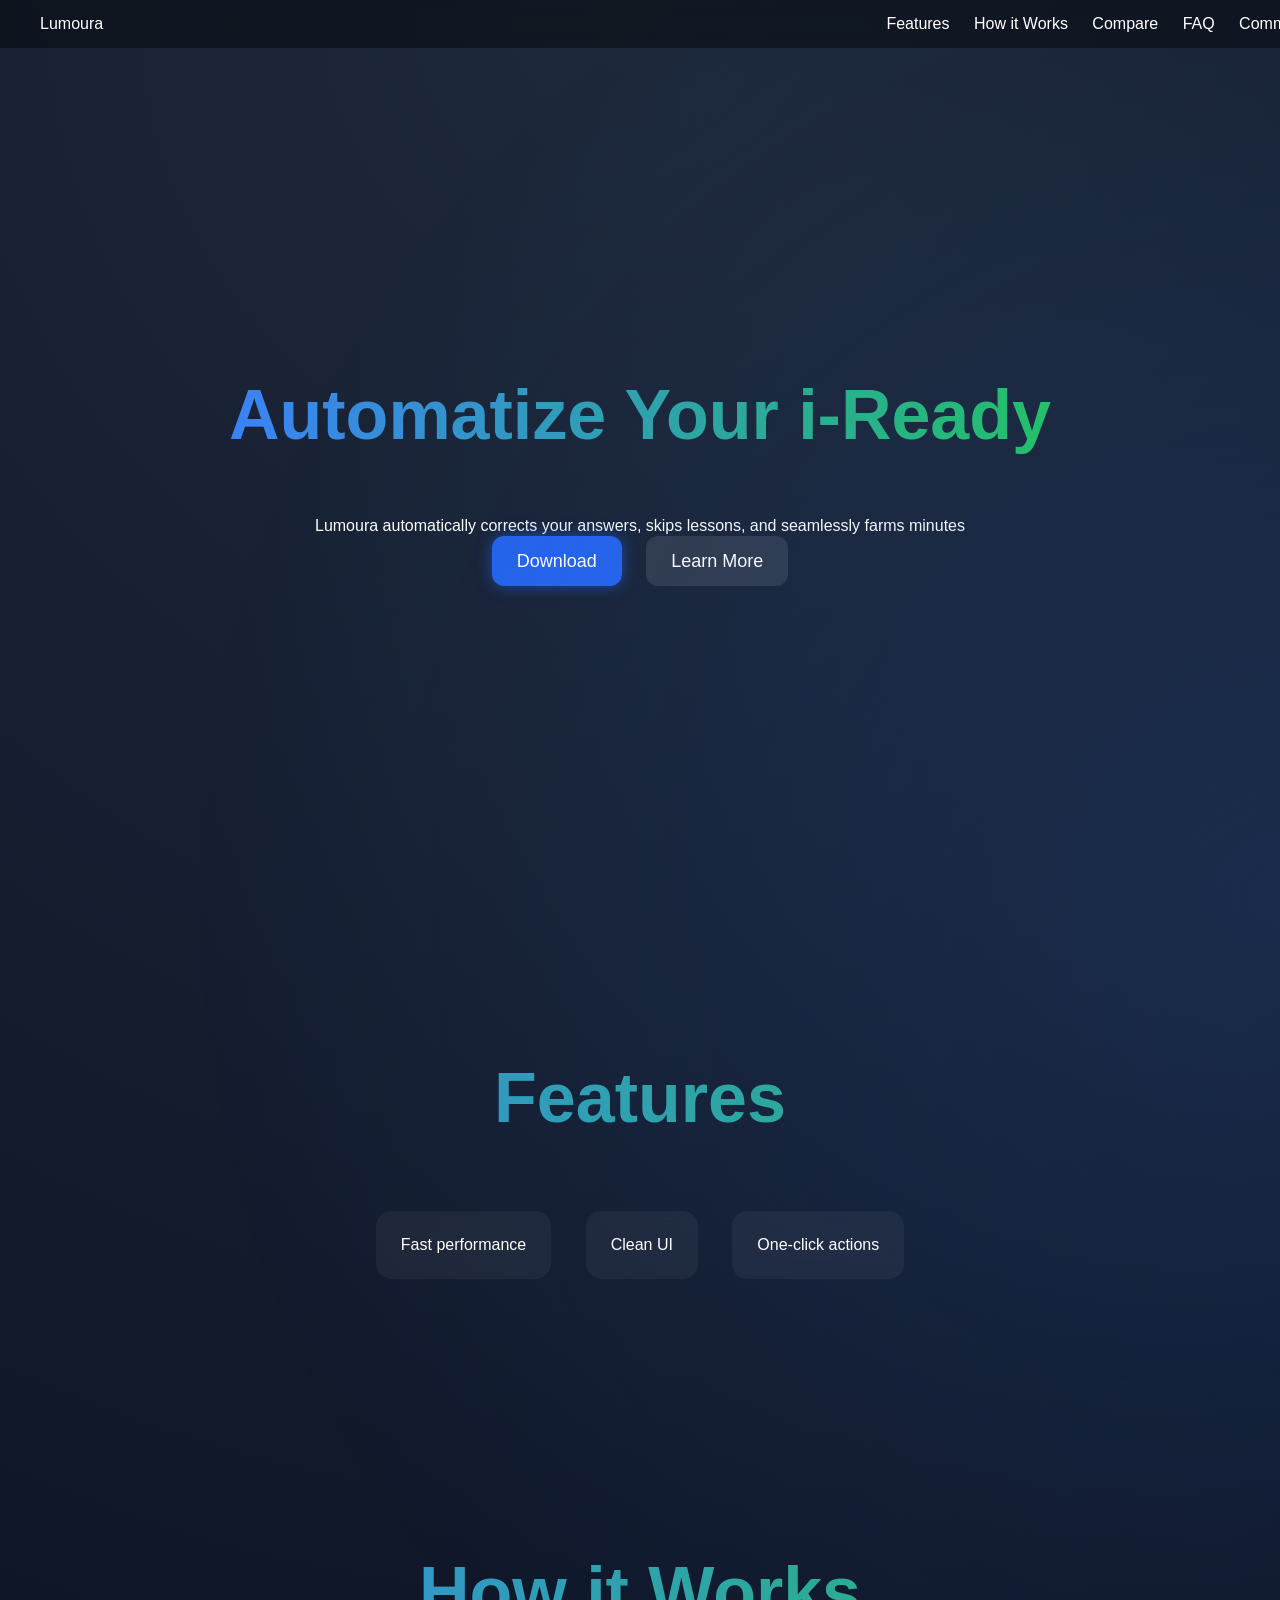
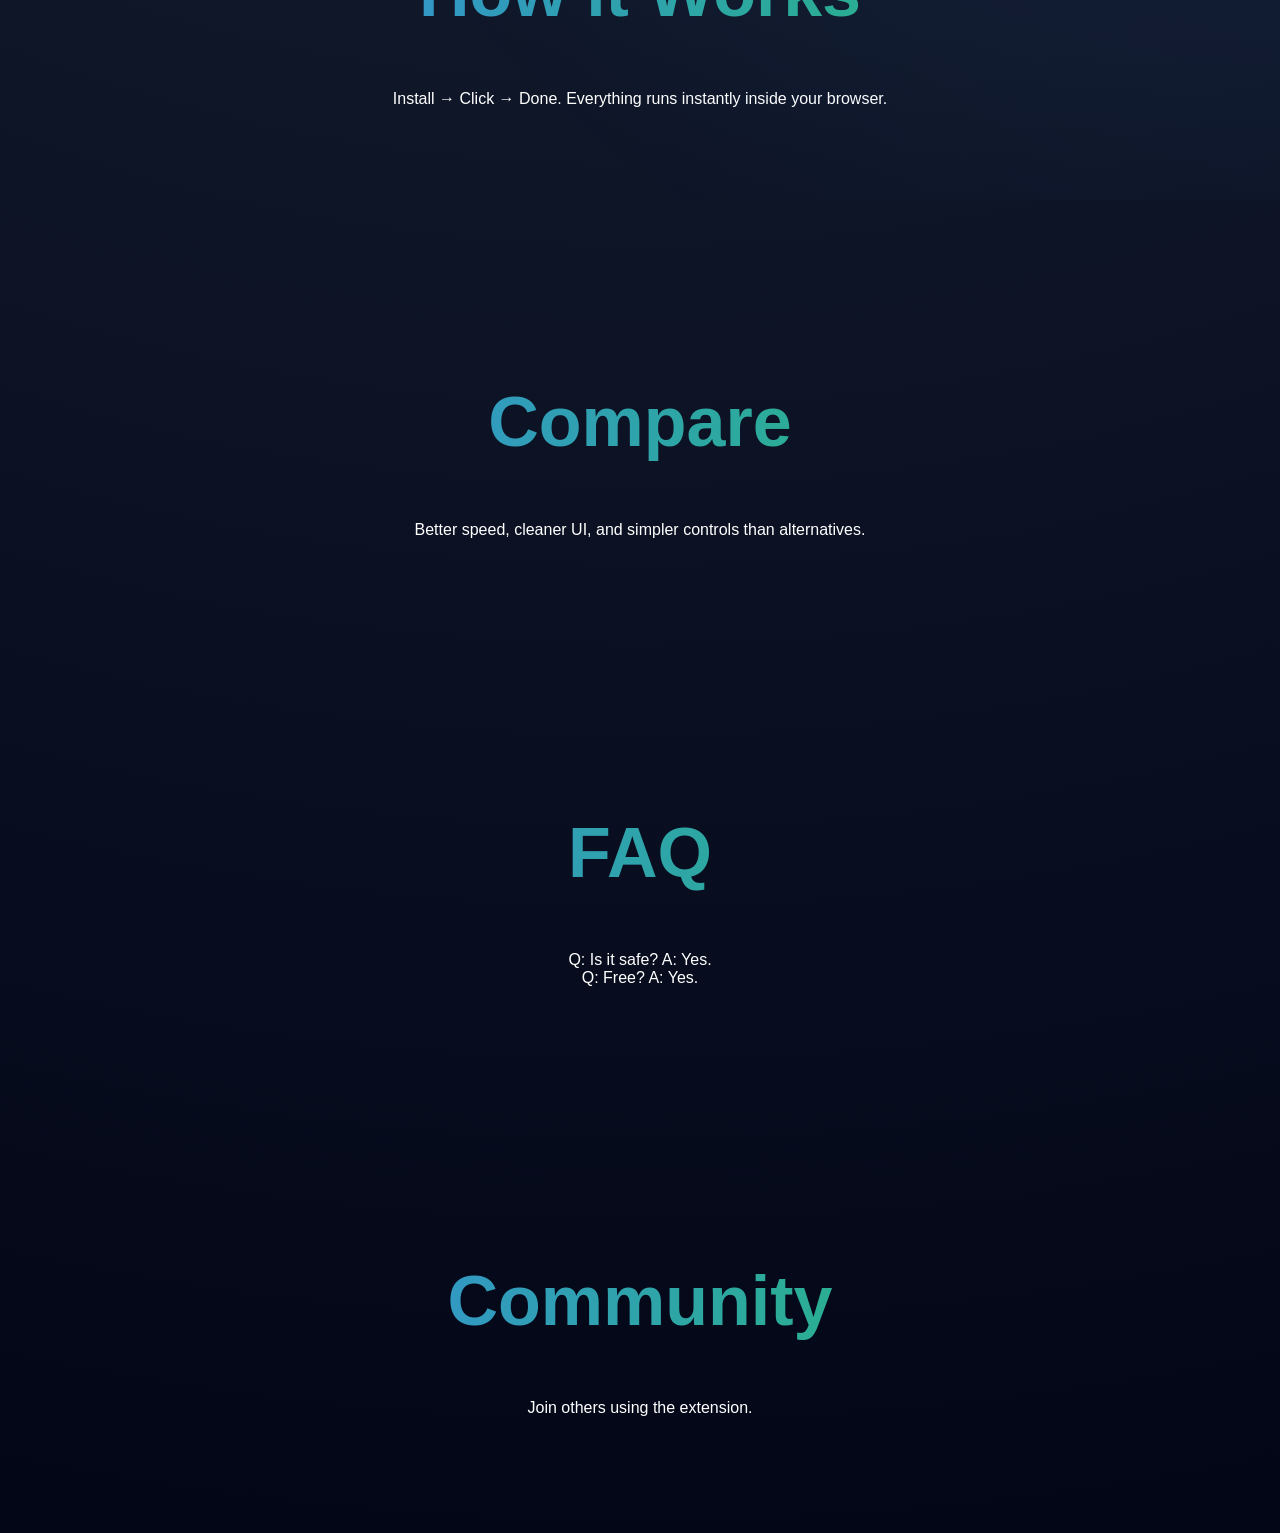
==== index.html @ e2a4bc41 "Update index.html" ====
<!DOCTYPE html>
<html lang="en">
<head>
<meta charset="UTF-8">
<meta name="viewport" content="width=device-width, initial-scale=1.0">
<title>Lumoura</title>
<link rel="stylesheet" href="style.css">
</head>

<body>

<!-- NAV -->
<div class="nav">
  <div class="logo">Lumoura</div>
  <div class="nav-links">
    <a href="#features">Features</a>
    <a href="#how">How it Works</a>
    <a href="#compare">Compare</a>
    <a href="#faq">FAQ</a>
    <a href="#community">Community</a>
  </div>
</div>

<!-- HERO -->
<div class="hero">
  <h1 class="gradient-text">Automatize Your i-Ready</h1>
  <p>Lumoura automatically corrects your answers, skips lessons, and seamlessly farms minutes</p>

  <div class="buttons">
    <a href="install" class="btn glow">Download</a>
    <a href="help" class="btn secondary">Learn More</a>
  </div>
</div>

<!-- FEATURES -->
<div id="features" class="section">
  <h2 class="gradient-text">Features</h2>

  <div class="card">Fast performance</div>
  <div class="card">Clean UI</div>
  <div class="card">One-click actions</div>
</div>

<!-- HOW -->
<div id="how" class="section">
  <h2 class="gradient-text">How it Works</h2>
  <p>Install → Click → Done. Everything runs instantly inside your browser.</p>
</div>

<!-- COMPARE -->
<div id="compare" class="section">
  <h2 class="gradient-text">Compare</h2>
  <p>Better speed, cleaner UI, and simpler controls than alternatives.</p>
</div>

<!-- FAQ -->
<div id="faq" class="section">
  <h2 class="gradient-text">FAQ</h2>
  <p>Q: Is it safe? A: Yes.<br>Q: Free? A: Yes.</p>
</div>

<!-- COMMUNITY -->
<div id="community" class="section">
  <h2 class="gradient-text">Community</h2>
  <p>Join others using the extension.</p>
</div>

</body>
</html>
---- style.css ----
body {
  margin: 0;
  font-family: Arial, sans-serif;
  color: white;
  background: radial-gradient(circle at top, #1e293b, #020617);
  overflow-x: hidden;
}

/* animated background */
body::before {
  content: "";
  position: fixed;
  width: 200%;
  height: 200%;
  background: radial-gradient(circle, rgba(59,130,246,0.15), transparent 70%);
  animation: moveBg 20s linear infinite;
}

@keyframes moveBg {
  0% { transform: translate(0,0); }
  50% { transform: translate(-25%, -25%); }
  100% { transform: translate(0,0); }
}

/* NAV */
.nav {
  position: fixed;
  top: 0;
  width: 100%;
  padding: 15px 40px;
  display: flex;
  justify-content: space-between;
  background: rgba(0,0,0,0.4);
  backdrop-filter: blur(12px);
  z-index: 1000;
}

.nav-links a {
  margin-left: 20px;
  text-decoration: none;
  color: white;
  transition: 0.2s;
}

.nav-links a:hover {
  color: #60a5fa;
}

/* HERO */
.hero {
  height: 100vh;
  display: flex;
  flex-direction: column;
  justify-content: center;
  align-items: center;
  text-align: center;
}

.gradient-text {
  font-size: 70px;
  background: linear-gradient(90deg, #3b82f6, #22c55e);
  -webkit-background-clip: text;
  -webkit-text-fill-color: transparent;
}

/* BUTTONS */
.btn {
  padding: 15px 25px;
  margin: 10px;
  border-radius: 12px;
  text-decoration: none;
  color: white;
  font-size: 18px;
  transition: 0.3s;
}

.glow {
  background: #2563eb;
  box-shadow: 0 0 15px rgba(37,99,235,0.6);
}

.glow:hover {
  box-shadow: 0 0 25px rgba(37,99,235,1);
  transform: scale(1.05);
}

.secondary {
  background: rgba(255,255,255,0.1);
}

/* SECTIONS */
.section {
  padding: 100px 20px;
  text-align: center;
}

.card {
  display: inline-block;
  padding: 25px;
  margin: 15px;
  background: rgba(255,255,255,0.05);
  border-radius: 15px;
  backdrop-filter: blur(10px);
  transition: 0.3s;
}

.card:hover {
  transform: translateY(-5px);
  box-shadow: 0 0 20px rgba(59,130,246,0.4);
}
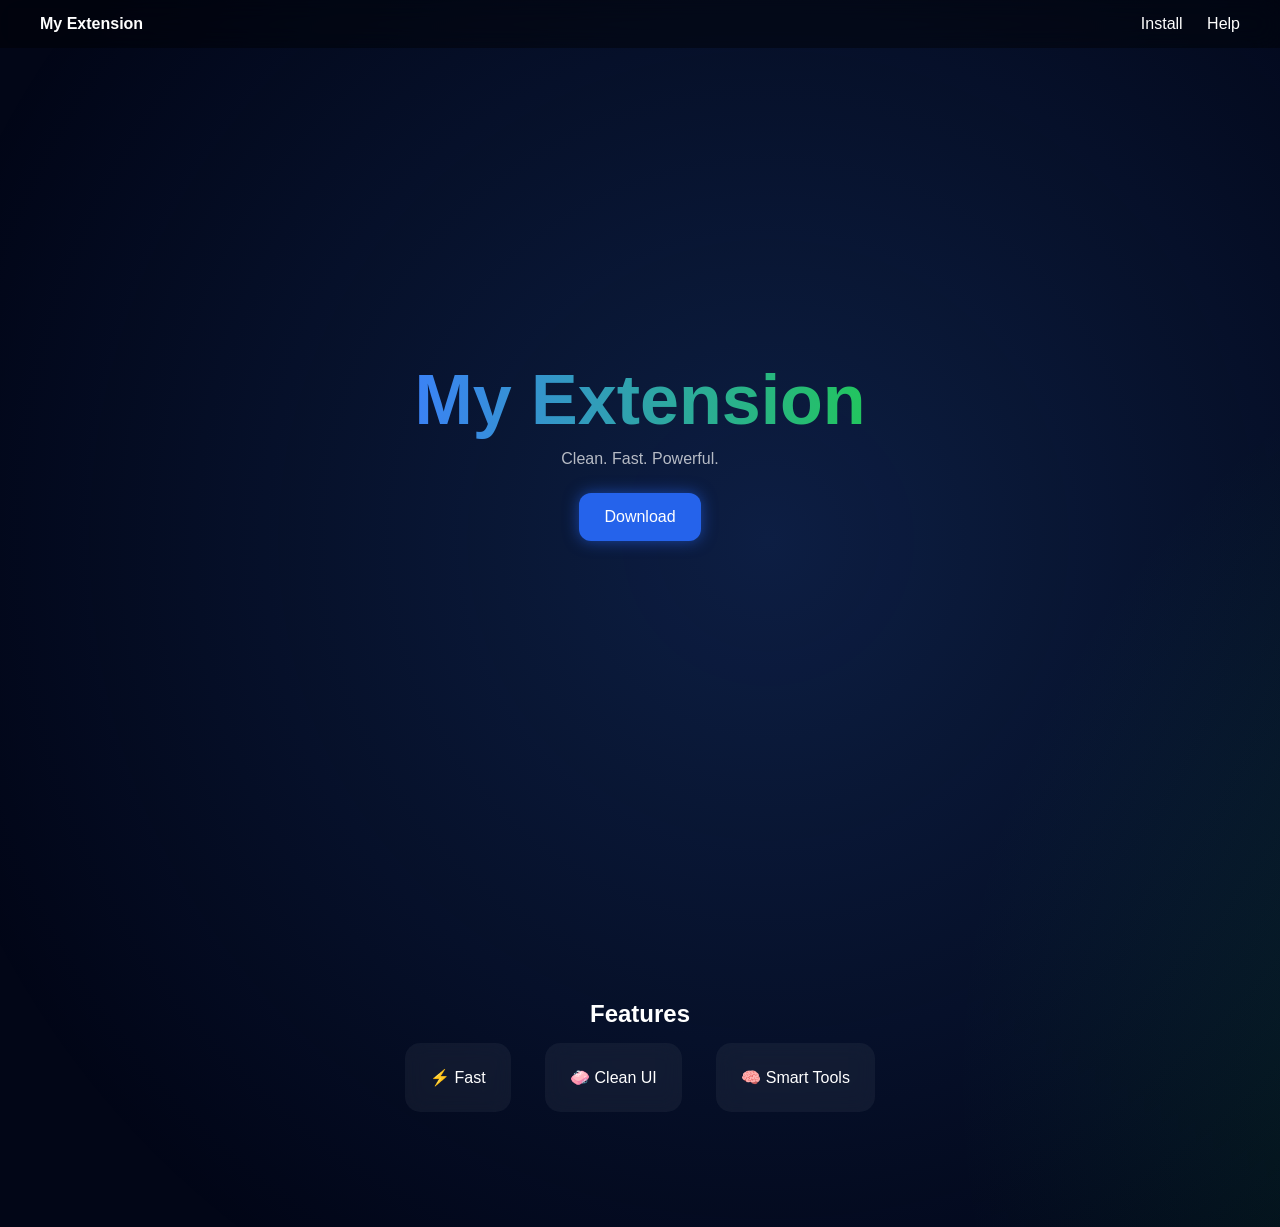
==== commit 0c8de070: "Update index.html" ====
--- a/index.html
+++ b/index.html
@@ -3,66 +3,37 @@
 <head>
 <meta charset="UTF-8">
 <meta name="viewport" content="width=device-width, initial-scale=1.0">
-<title>Lumoura</title>
+<title>My Extension</title>
 <link rel="stylesheet" href="style.css">
 </head>
 
 <body>
 
+<div class="bg"></div>
+
 <!-- NAV -->
 <div class="nav">
-  <div class="logo">Lumoura</div>
-  <div class="nav-links">
-    <a href="#features">Features</a>
-    <a href="#how">How it Works</a>
-    <a href="#compare">Compare</a>
-    <a href="#faq">FAQ</a>
-    <a href="#community">Community</a>
+  <div><b>My Extension</b></div>
+  <div>
+    <a href="install.html">Install</a>
+    <a href="help.html">Help</a>
   </div>
 </div>
 
 <!-- HERO -->
 <div class="hero">
-  <h1 class="gradient-text">Automatize Your i-Ready</h1>
-  <p>Lumoura automatically corrects your answers, skips lessons, and seamlessly farms minutes</p>
-
-  <div class="buttons">
-    <a href="install" class="btn glow">Download</a>
-    <a href="help" class="btn secondary">Learn More</a>
-  </div>
+  <h1 class="title">My Extension</h1>
+  <p class="subtitle">Clean. Fast. Powerful.</p>
+  <a href="install.html" class="btn">Download</a>
 </div>
 
 <!-- FEATURES -->
-<div id="features" class="section">
-  <h2 class="gradient-text">Features</h2>
+<div class="section">
+  <h2>Features</h2>
 
-  <div class="card">Fast performance</div>
-  <div class="card">Clean UI</div>
-  <div class="card">One-click actions</div>
-</div>
-
-<!-- HOW -->
-<div id="how" class="section">
-  <h2 class="gradient-text">How it Works</h2>
-  <p>Install → Click → Done. Everything runs instantly inside your browser.</p>
-</div>
-
-<!-- COMPARE -->
-<div id="compare" class="section">
-  <h2 class="gradient-text">Compare</h2>
-  <p>Better speed, cleaner UI, and simpler controls than alternatives.</p>
-</div>
-
-<!-- FAQ -->
-<div id="faq" class="section">
-  <h2 class="gradient-text">FAQ</h2>
-  <p>Q: Is it safe? A: Yes.<br>Q: Free? A: Yes.</p>
-</div>
-
-<!-- COMMUNITY -->
-<div id="community" class="section">
-  <h2 class="gradient-text">Community</h2>
-  <p>Join others using the extension.</p>
+  <div class="card">⚡ Fast</div>
+  <div class="card">🧼 Clean UI</div>
+  <div class="card">🧠 Smart Tools</div>
 </div>
 
 </body>
--- a/style.css
+++ b/style.css
@@ -1,32 +1,39 @@
+/* RESET */
+* {
+  margin: 0;
+  padding: 0;
+  box-sizing: border-box;
+}
+
 body {
-  margin: 0;
   font-family: Arial, sans-serif;
+  background: #020617;
   color: white;
-  background: radial-gradient(circle at top, #1e293b, #020617);
   overflow-x: hidden;
 }
 
-/* animated background */
-body::before {
-  content: "";
+/* ===== BACKGROUND GLOW ===== */
+.bg {
   position: fixed;
   width: 200%;
   height: 200%;
-  background: radial-gradient(circle, rgba(59,130,246,0.15), transparent 70%);
-  animation: moveBg 20s linear infinite;
+  background: radial-gradient(circle at 30% 30%, rgba(59,130,246,0.2), transparent 40%),
+              radial-gradient(circle at 70% 60%, rgba(34,197,94,0.2), transparent 40%);
+  animation: move 15s infinite linear;
+  z-index: -1;
 }
 
-@keyframes moveBg {
+@keyframes move {
   0% { transform: translate(0,0); }
-  50% { transform: translate(-25%, -25%); }
+  50% { transform: translate(-20%, -10%); }
   100% { transform: translate(0,0); }
 }
 
-/* NAV */
+/* ===== NAV ===== */
 .nav {
   position: fixed;
+  width: 100%;
   top: 0;
-  width: 100%;
   padding: 15px 40px;
   display: flex;
   justify-content: space-between;
@@ -35,60 +42,57 @@
   z-index: 1000;
 }
 
-.nav-links a {
+.nav a {
   margin-left: 20px;
   text-decoration: none;
   color: white;
   transition: 0.2s;
 }
 
-.nav-links a:hover {
+.nav a:hover {
   color: #60a5fa;
 }
 
-/* HERO */
+/* ===== HERO ===== */
 .hero {
   height: 100vh;
   display: flex;
-  flex-direction: column;
   justify-content: center;
   align-items: center;
+  flex-direction: column;
   text-align: center;
 }
 
-.gradient-text {
+.title {
   font-size: 70px;
   background: linear-gradient(90deg, #3b82f6, #22c55e);
   -webkit-background-clip: text;
   -webkit-text-fill-color: transparent;
 }
 
-/* BUTTONS */
+.subtitle {
+  opacity: 0.7;
+  margin-top: 10px;
+}
+
+/* ===== BUTTONS ===== */
 .btn {
+  margin-top: 25px;
   padding: 15px 25px;
-  margin: 10px;
   border-radius: 12px;
   text-decoration: none;
   color: white;
-  font-size: 18px;
+  background: #2563eb;
+  box-shadow: 0 0 15px rgba(37,99,235,0.6);
   transition: 0.3s;
 }
 
-.glow {
-  background: #2563eb;
-  box-shadow: 0 0 15px rgba(37,99,235,0.6);
+.btn:hover {
+  transform: scale(1.05);
+  box-shadow: 0 0 25px rgba(37,99,235,1);
 }
 
-.glow:hover {
-  box-shadow: 0 0 25px rgba(37,99,235,1);
-  transform: scale(1.05);
-}
-
-.secondary {
-  background: rgba(255,255,255,0.1);
-}
-
-/* SECTIONS */
+/* ===== SECTION ===== */
 .section {
   padding: 100px 20px;
   text-align: center;
@@ -96,10 +100,10 @@
 
 .card {
   display: inline-block;
+  margin: 15px;
   padding: 25px;
-  margin: 15px;
+  border-radius: 15px;
   background: rgba(255,255,255,0.05);
-  border-radius: 15px;
   backdrop-filter: blur(10px);
   transition: 0.3s;
 }
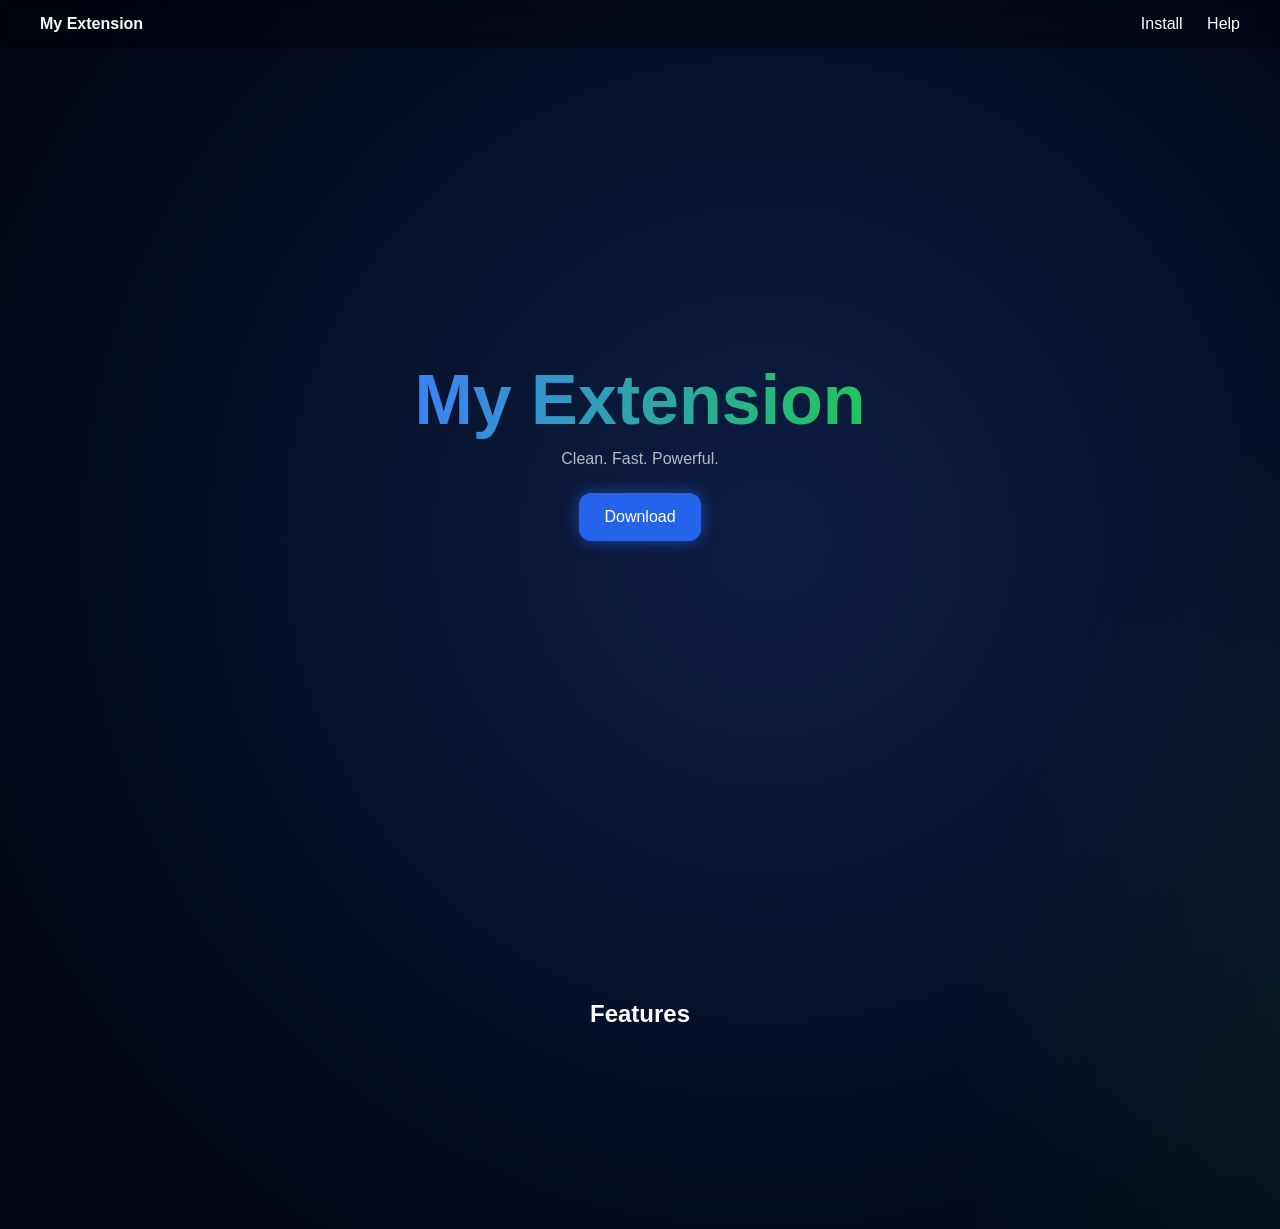
==== commit c43eb20d: "Update index.html" ====
--- a/index.html
+++ b/index.html
@@ -6,6 +6,18 @@
 <title>My Extension</title>
 <link rel="stylesheet" href="style.css">
 </head>
+
+<script>
+const observer = new IntersectionObserver(entries => {
+  entries.forEach(entry => {
+    if (entry.isIntersecting) {
+      entry.target.classList.add("fade-in");
+    }
+  });
+});
+
+document.querySelectorAll(".card").forEach(el => observer.observe(el));
+</script>
 
 <body>
 
--- a/style.css
+++ b/style.css
@@ -102,13 +102,27 @@
   display: inline-block;
   margin: 15px;
   padding: 25px;
-  border-radius: 15px;
-  background: rgba(255,255,255,0.05);
-  backdrop-filter: blur(10px);
-  transition: 0.3s;
+  border-radius: 16px;
+
+  background: rgba(255,255,255,0.06);
+  border: 1px solid rgba(255,255,255,0.15);
+  backdrop-filter: blur(14px);
+  -webkit-backdrop-filter: blur(14px);
+
+  box-shadow: 0 0 20px rgba(0,0,0,0.3);
+
+  transition: 0.4s;
+  opacity: 0;
+  transform: translateY(40px);
 }
 
 .card:hover {
-  transform: translateY(-5px);
-  box-shadow: 0 0 20px rgba(59,130,246,0.4);
+  transform: translateY(-8px) scale(1.02);
+  box-shadow: 0 0 25px rgba(59,130,246,0.5);
 }
+
+.fade-in {
+  opacity: 1 !important;
+  transform: translateY(0) !important;
+  transition: all 0.8s ease;
+}
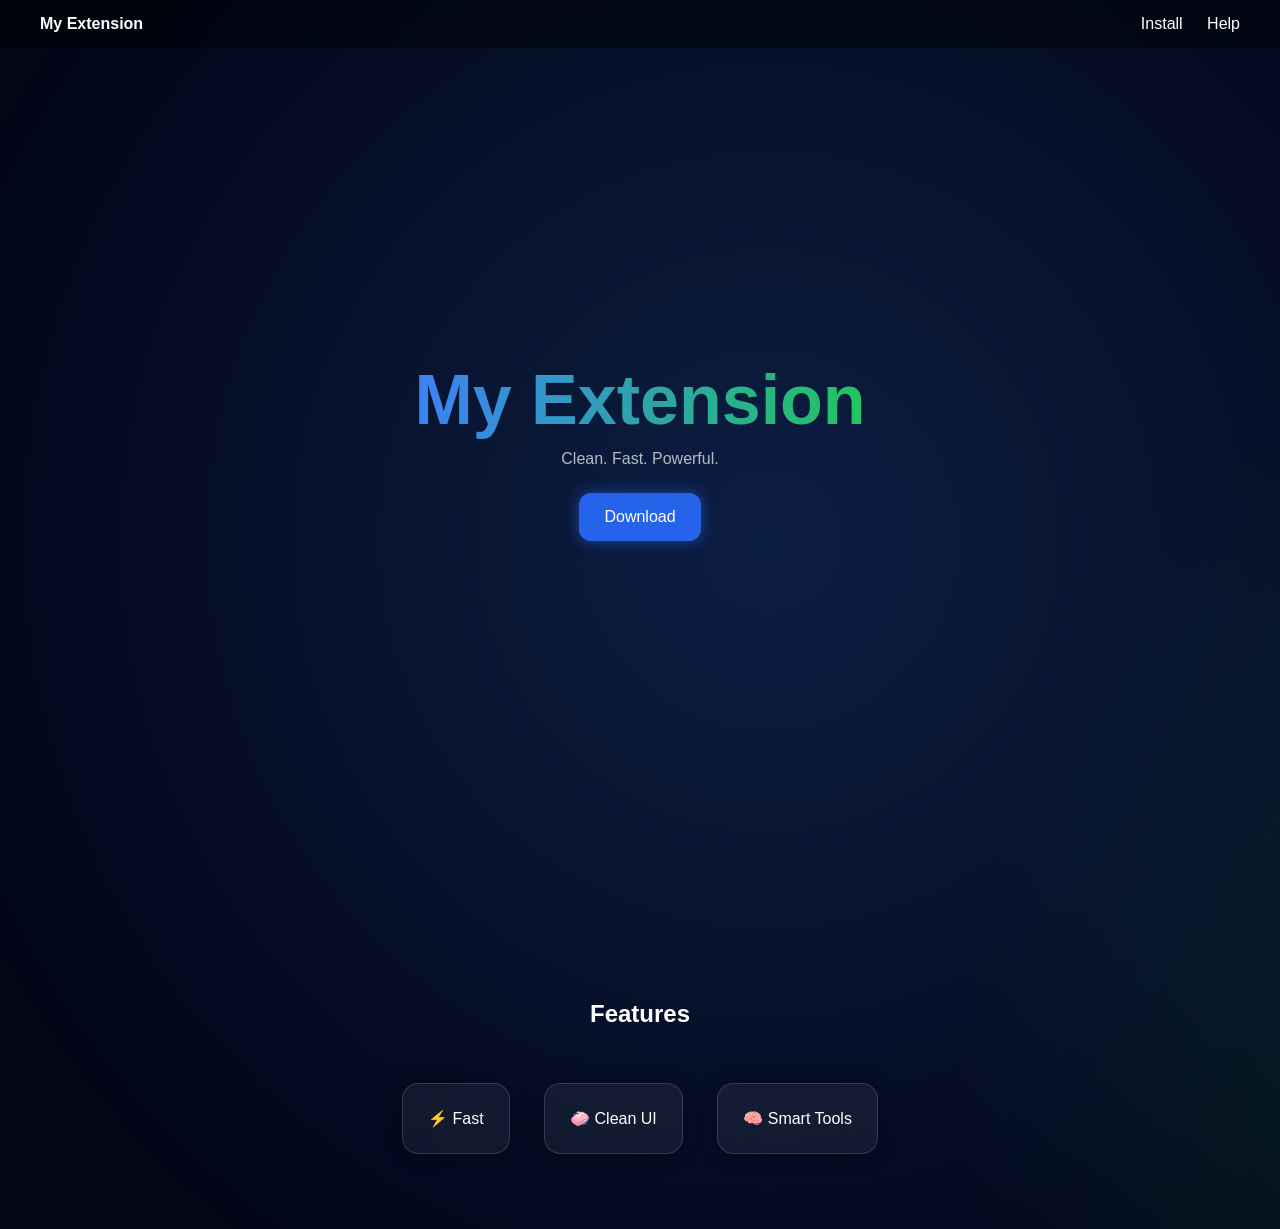
==== commit 42f31a5d: "Update index.html" ====
--- a/index.html
+++ b/index.html
@@ -3,7 +3,7 @@
 <head>
 <meta charset="UTF-8">
 <meta name="viewport" content="width=device-width, initial-scale=1.0">
-<title>My Extension</title>
+<title>Lumoura | Home</title>
 <link rel="stylesheet" href="style.css">
 </head>
 
@@ -14,11 +14,12 @@
       entry.target.classList.add("fade-in");
     }
   });
+}, { threshold: 0.1 });
+
+document.querySelectorAll(".card, .section").forEach(el => {
+  observer.observe(el);
 });
-
-document.querySelectorAll(".card").forEach(el => observer.observe(el));
 </script>
-
 <body>
 
 <div class="bg"></div>
--- a/style.css
+++ b/style.css
@@ -112,7 +112,6 @@
   box-shadow: 0 0 20px rgba(0,0,0,0.3);
 
   transition: 0.4s;
-  opacity: 0;
   transform: translateY(40px);
 }
 
@@ -126,3 +125,80 @@
   transform: translateY(0) !important;
   transition: all 0.8s ease;
 }
+
+.step {
+  display: flex;
+  align-items: center;
+  gap: 40px;
+
+  margin: 60px auto;
+  max-width: 1000px;
+  padding: 40px;
+  border-radius: 20px;
+
+  background: rgba(255,255,255,0.05);
+  backdrop-filter: blur(12px);
+  position: relative;
+}
+
+/* alternating */
+.step.reverse {
+  flex-direction: row-reverse;
+  text-align: center;
+}
+
+/* glowing step numbers */
+.step-number {
+  min-width: 70px;
+  height: 70px;
+  font-size: 24px;
+  display: flex;
+  align-items: center;
+  justify-content: center;
+  border-radius: 50%;
+  font-weight: bold;
+  background: #2563eb;
+  box-shadow: 0 0 20px rgba(37,99,235,0.8);
+  z-index: 2;
+  flex-shrink: 0;
+}
+
+/* larger images */
+.step img {
+  width: 350px;
+  border-radius: 15px;
+  flex-shrink: 0;
+}
+
+/* text container */
+.step div:nth-child(3) {
+  max-width: 400px;
+}
+
+/* mobile */
+@media (max-width: 800px) {
+  .step, .step.reverse {
+    flex-direction: column;
+    text-align: center;
+  }
+
+  .step img {
+    width: 80%;
+  }
+
+  .step-number {
+    margin-bottom: 20px;
+  }
+
+  .step:hover {
+  transform: translateY(-8px) scale(1.02);
+  box-shadow: 0 0 25px rgba(59,130,246,0.4);
+}
+
+.step img {
+  width: 665px;
+  height: 305px;
+  object-fit: cover;
+  border-radius: 15px;
+  flex-shrink: 0;
+}
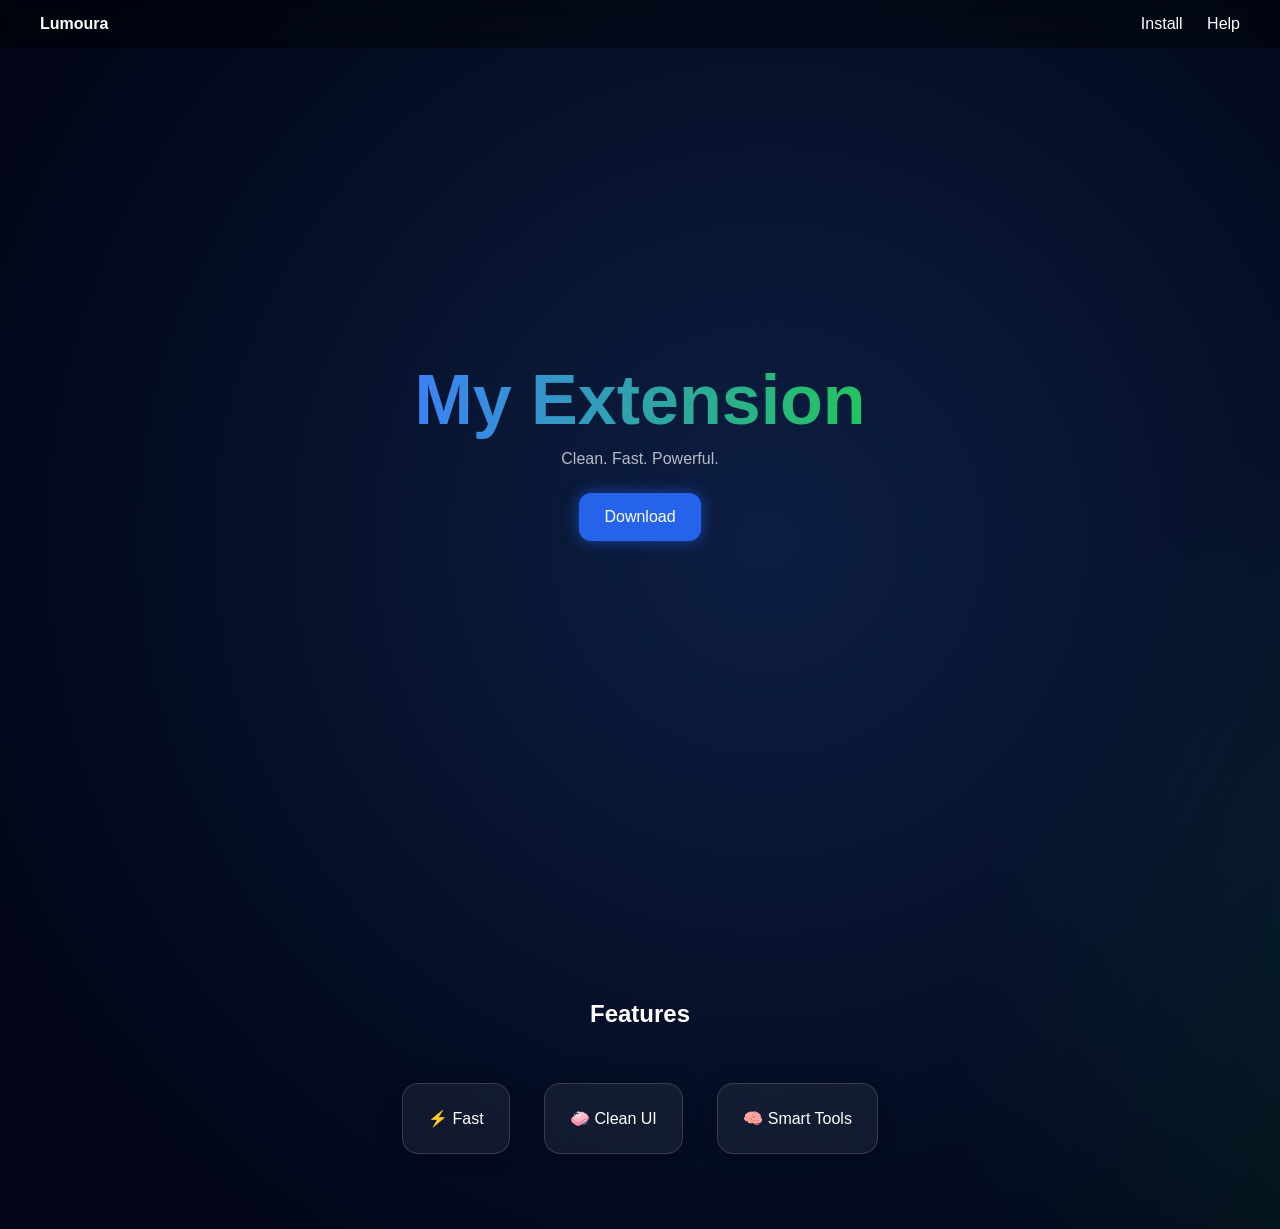
==== commit 1b7a02a6: "Update index.html" ====
--- a/index.html
+++ b/index.html
@@ -26,7 +26,7 @@
 
 <!-- NAV -->
 <div class="nav">
-  <div><b>My Extension</b></div>
+  <div><b>Lumoura</b></div>
   <div>
     <a href="install.html">Install</a>
     <a href="help.html">Help</a>
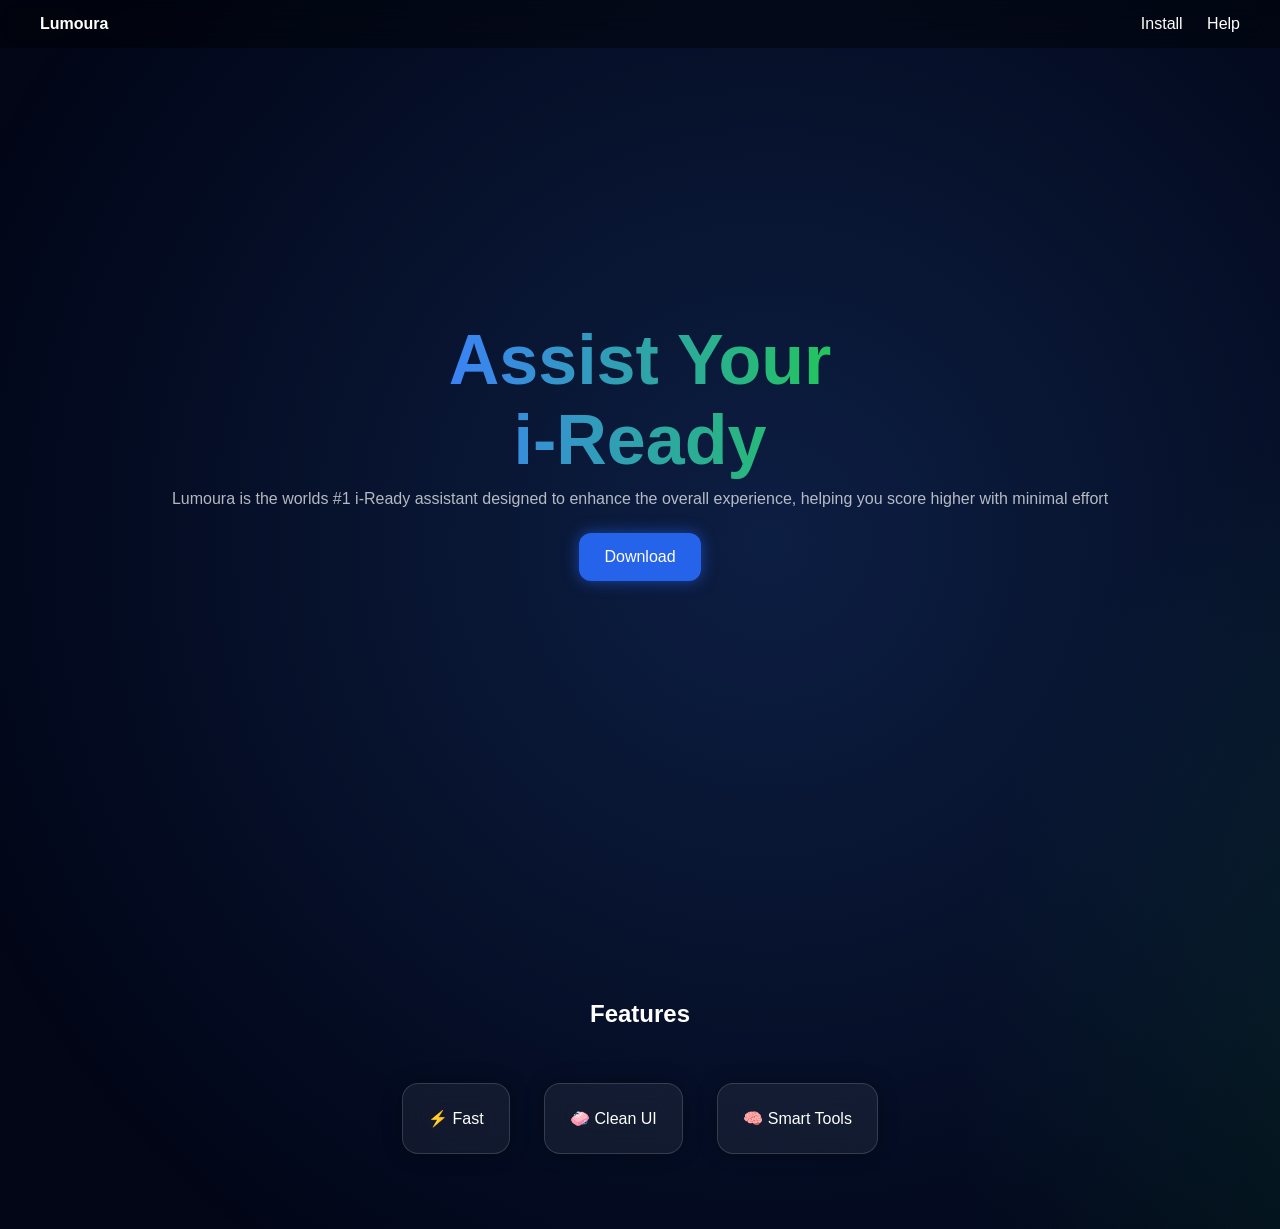
==== commit 0158f7a2: "Update index.html" ====
--- a/index.html
+++ b/index.html
@@ -35,9 +35,9 @@
 
 <!-- HERO -->
 <div class="hero">
-  <h1 class="title">My Extension</h1>
-  <p class="subtitle">Clean. Fast. Powerful.</p>
-  <a href="install.html" class="btn">Download</a>
+  <h1 class="title">Assist Your <p>i-Ready</p></h1>
+  <p class="subtitle">Lumoura is the worlds #1 i-Ready assistant designed to enhance the overall experience, helping you score higher with minimal effort</p>
+  <a href="install" class="btn">Download</a>
 </div>
 
 <!-- FEATURES -->
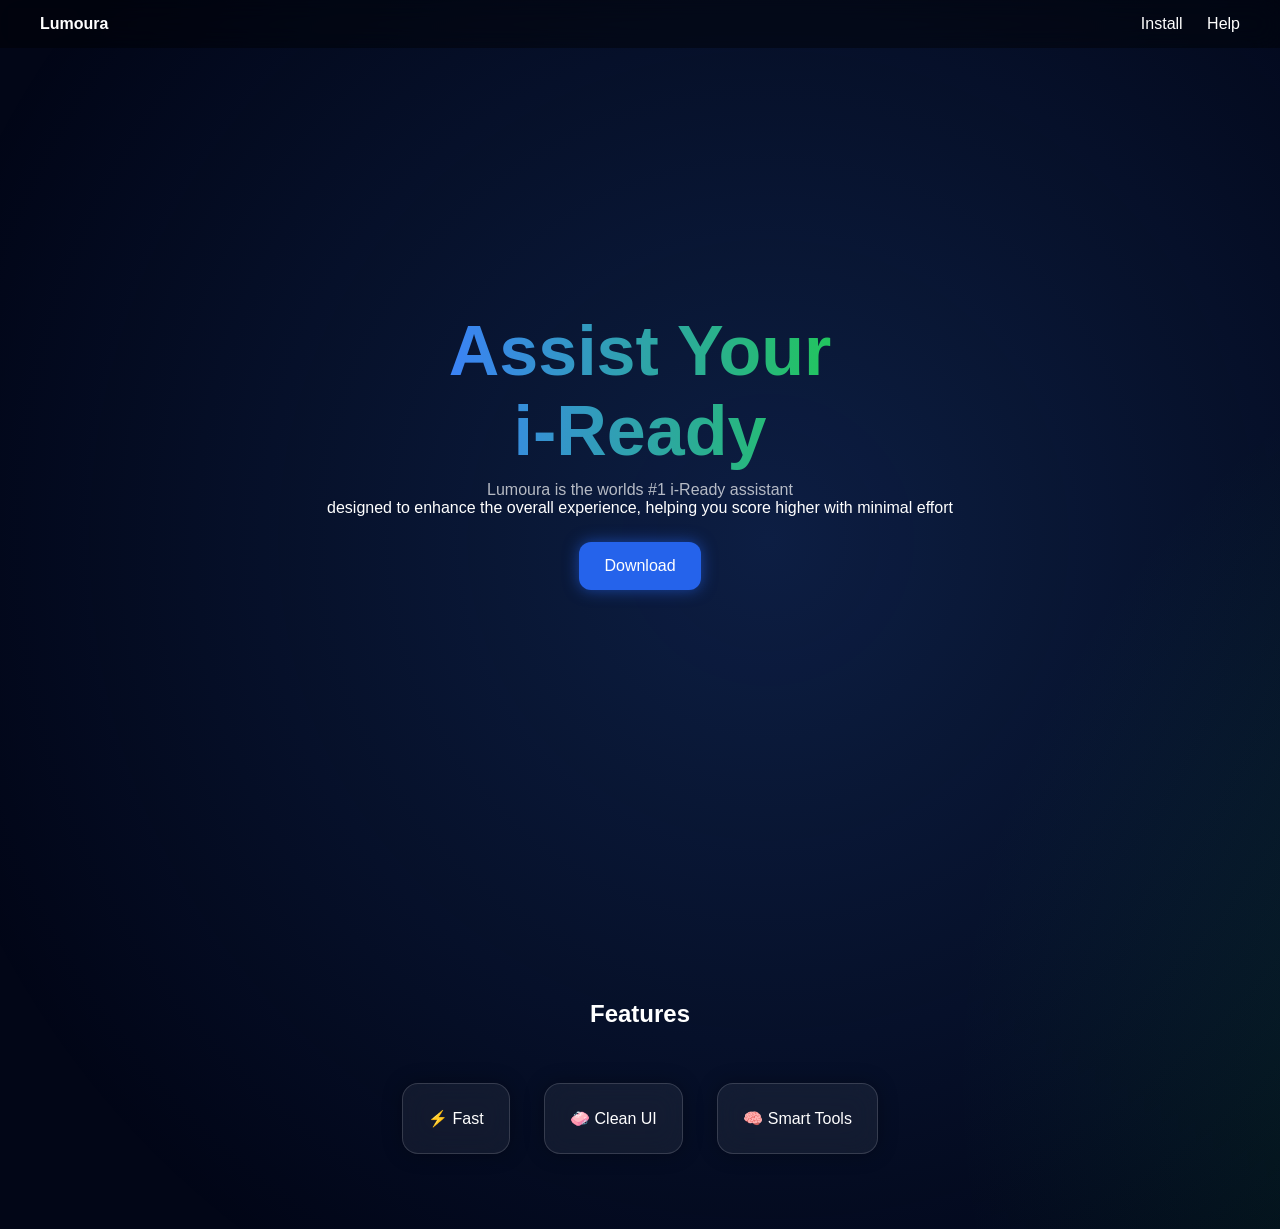
==== commit 71a36ccb: "Update index.html" ====
--- a/index.html
+++ b/index.html
@@ -36,7 +36,7 @@
 <!-- HERO -->
 <div class="hero">
   <h1 class="title">Assist Your <p>i-Ready</p></h1>
-  <p class="subtitle">Lumoura is the worlds #1 i-Ready assistant designed to enhance the overall experience, helping you score higher with minimal effort</p>
+  <p class="subtitle">Lumoura is the worlds #1 i-Ready assistant <p>designed to enhance the overall experience, helping you score higher with minimal effort</p></p>
   <a href="install" class="btn">Download</a>
 </div>
 
